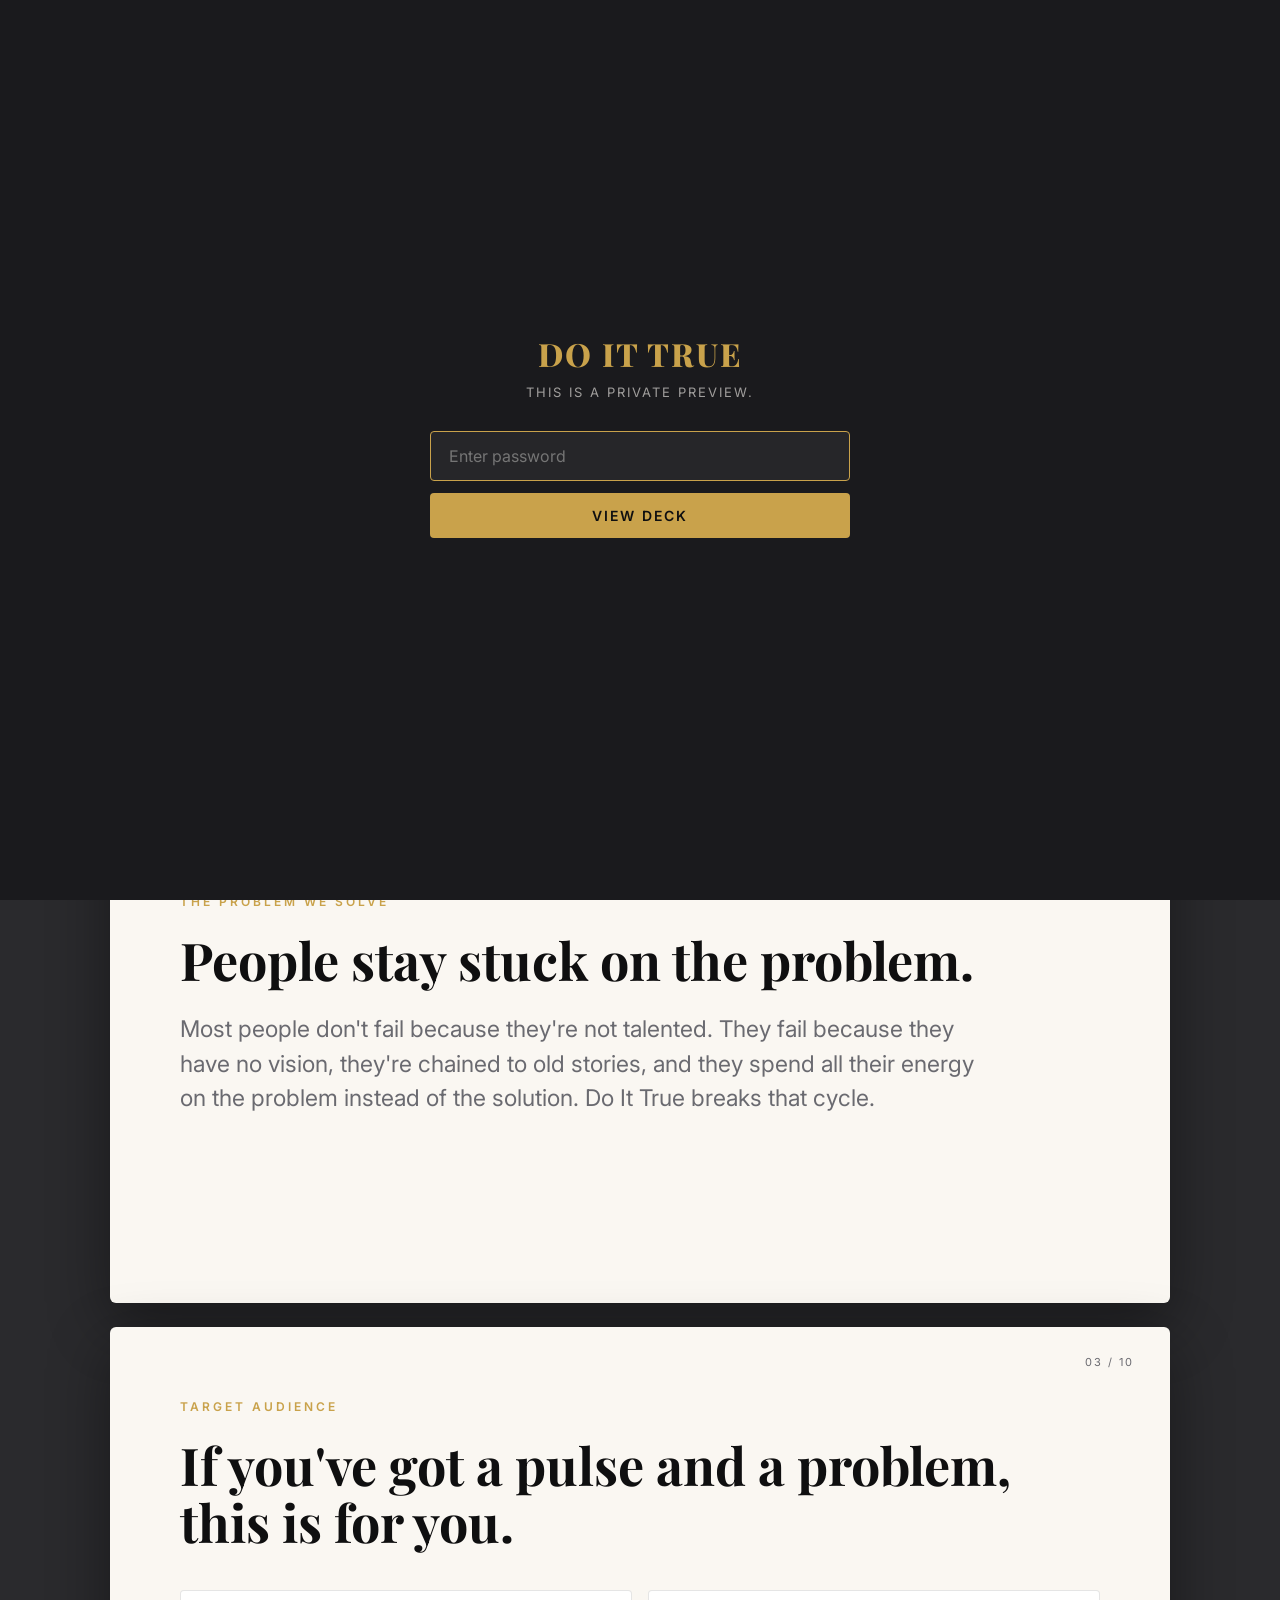
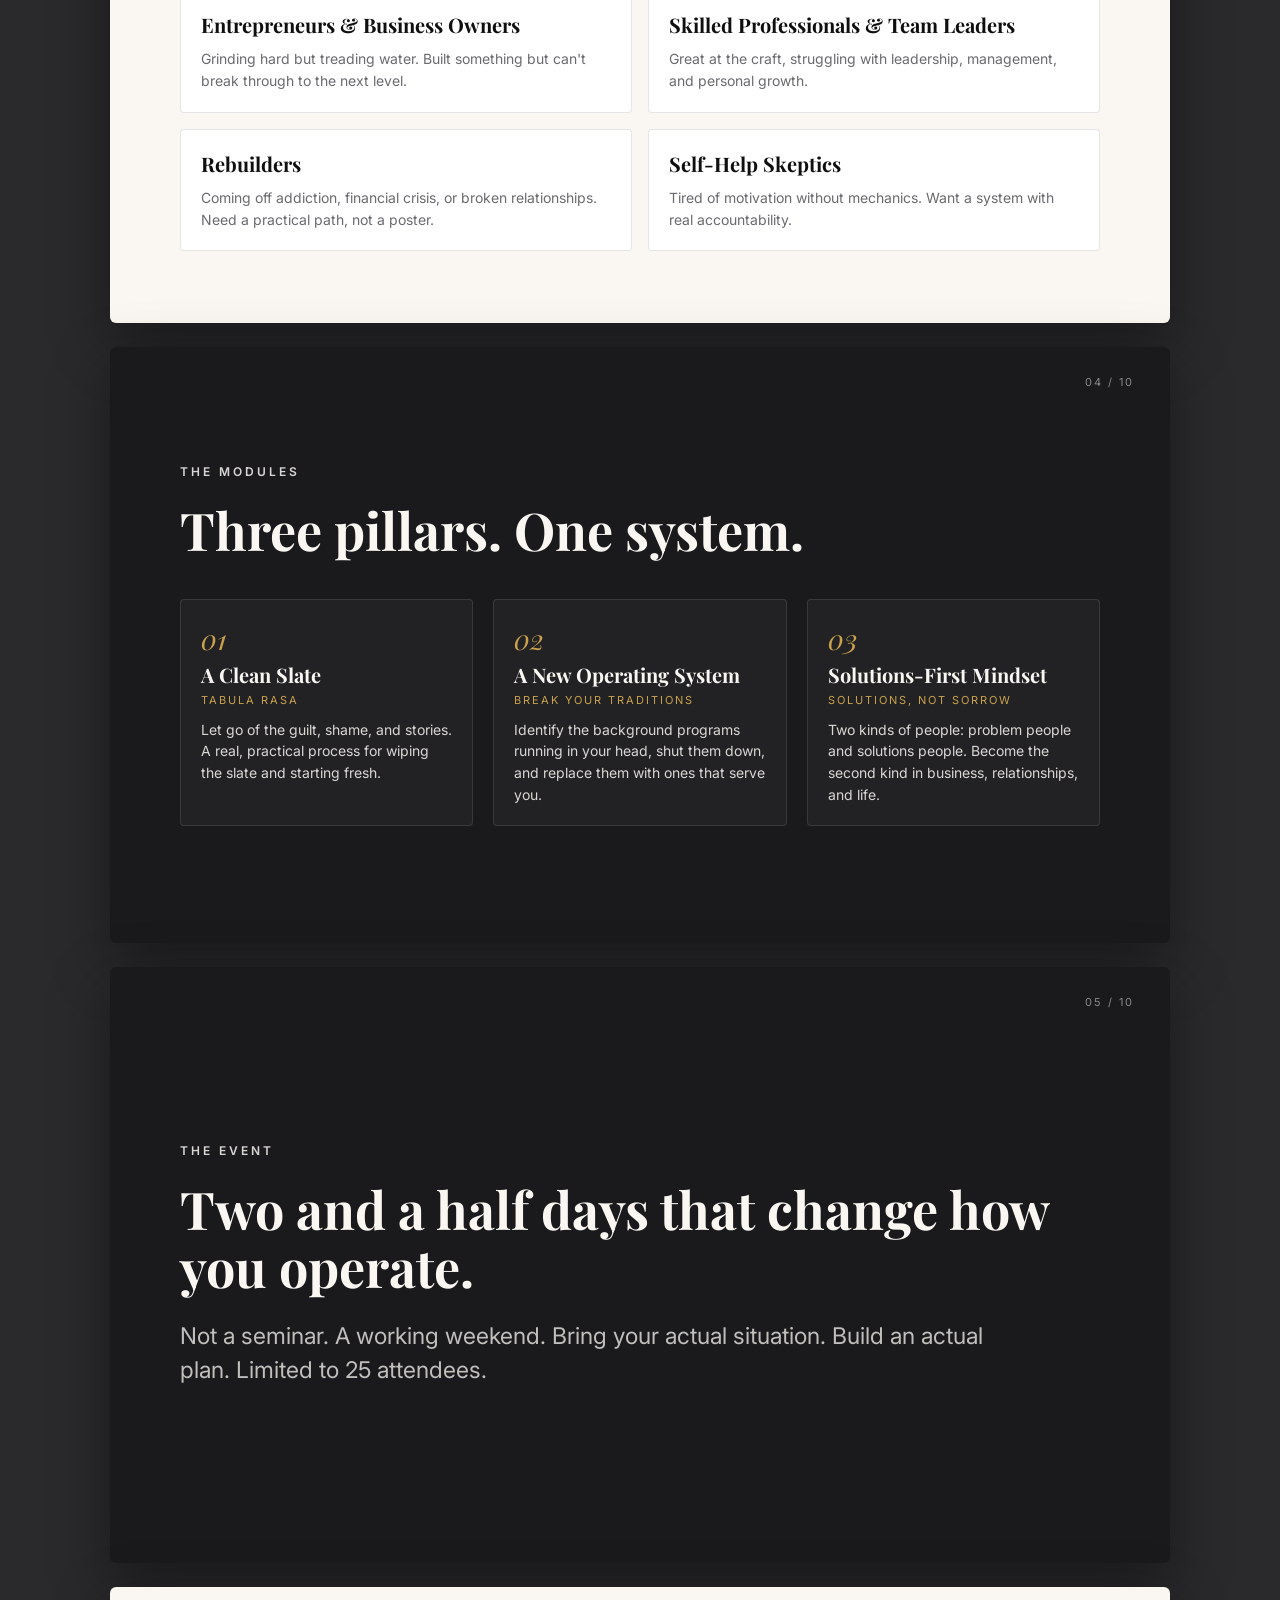
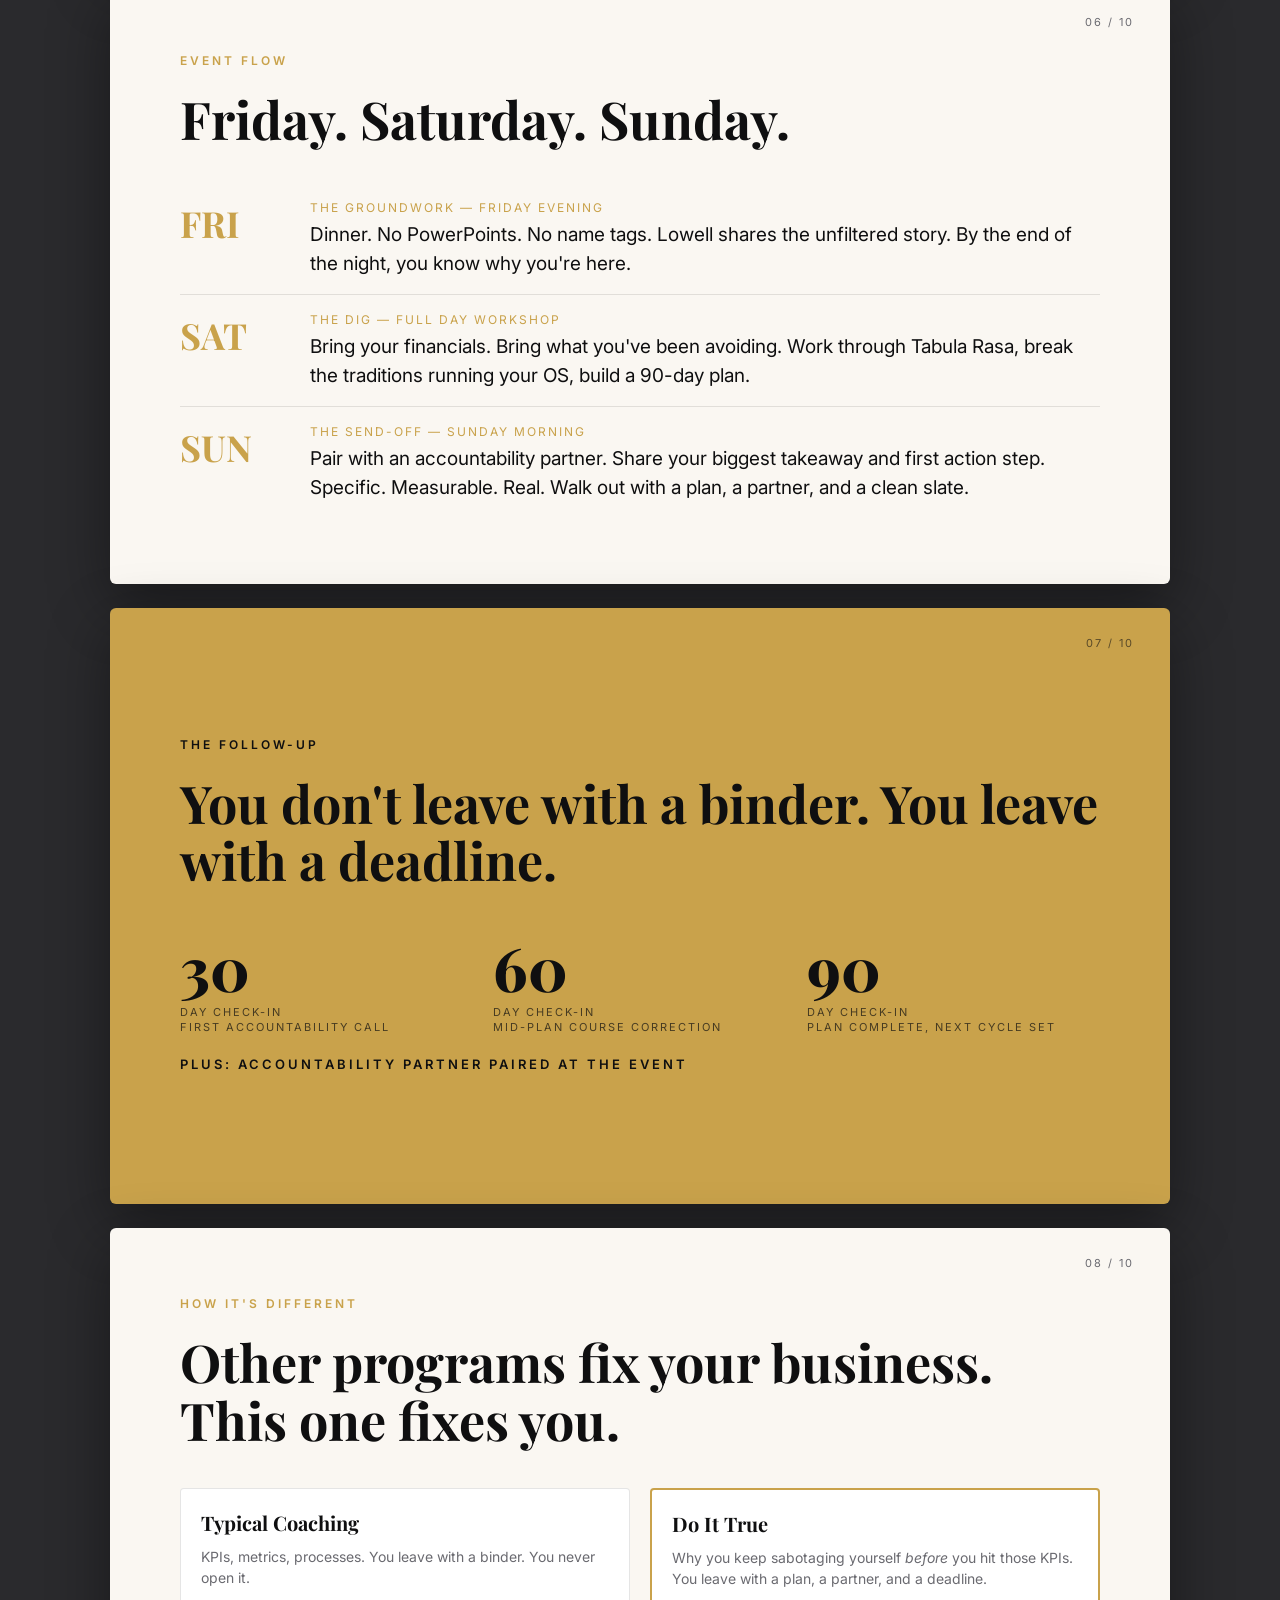
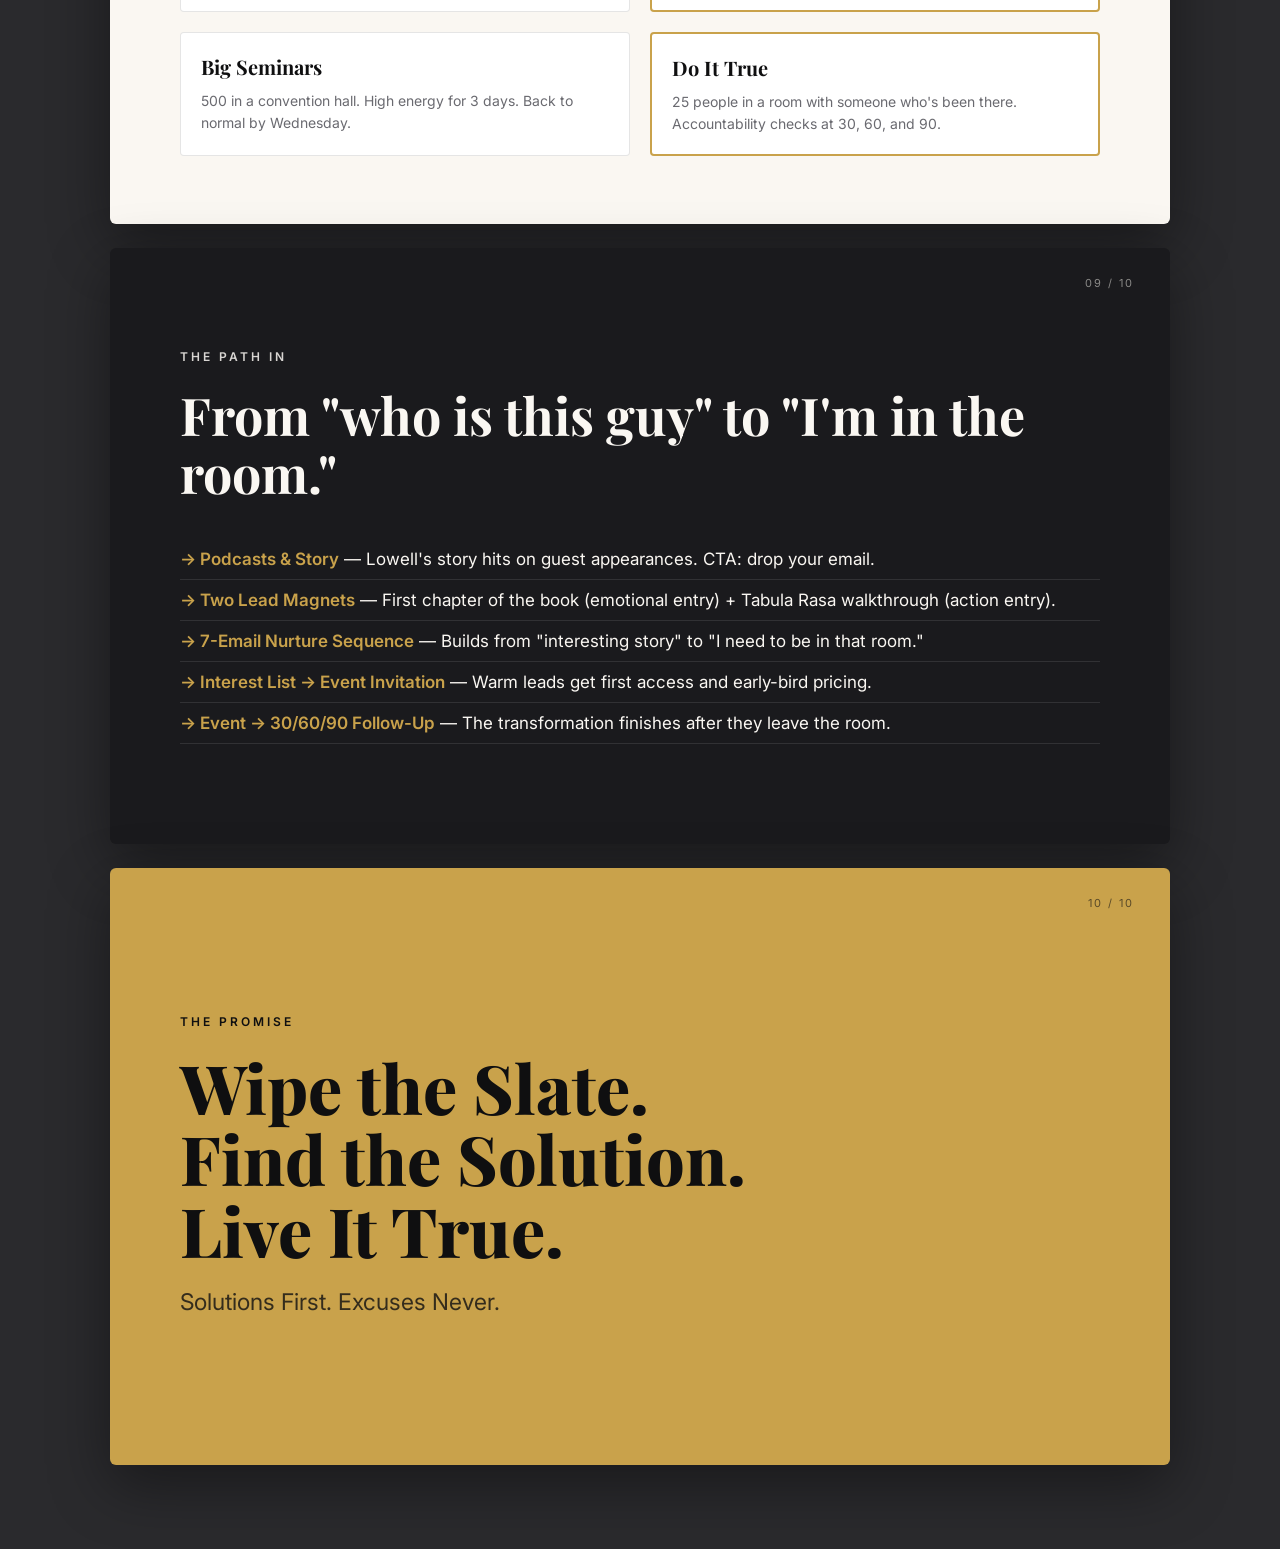
==== deck/index.html @ 6777132b "Add /deck private preview — DIT how-it-works slides with shared password gate and mobile layout" ====
<!DOCTYPE html>
<html lang="en">
<head>
<meta charset="UTF-8">
<meta name="viewport" content="width=device-width, initial-scale=1.0">
<title>Do It True — How It Works</title>
<meta name="description" content="Do It True: how the movement works. Target audience, the event, the follow-up, and the modules.">
<link rel="preconnect" href="https://fonts.googleapis.com">
<link rel="preconnect" href="https://fonts.gstatic.com" crossorigin>
<link href="https://fonts.googleapis.com/css2?family=Inter:wght@400;500;600;700&family=Playfair+Display:ital,wght@0,700;0,800;1,700&display=swap" rel="stylesheet">
<style>
  :root {
    --ink: #0f0f10;
    --paper: #faf7f2;
    --dark: #1a1a1d;
    --accent: #c9a24b;
    --muted: #6a6a70;
    --line: rgba(0,0,0,.1);
  }
  * { box-sizing: border-box; margin: 0; padding: 0; }
  html, body { background: #2a2a2d; color: var(--ink); font-family: 'Inter', system-ui, sans-serif; -webkit-font-smoothing: antialiased; }
  body.locked { overflow: hidden; }

  .deck-header {
    text-align: center;
    padding: 40px 20px 10px;
    color: rgba(250,247,242,.7);
    font-size: 13px;
    letter-spacing: 3px;
    text-transform: uppercase;
  }
  .deck-header a { color: var(--accent); text-decoration: none; }

  .deck { max-width: 1100px; margin: 0 auto; padding: 20px 20px 60px; }

  .slide {
    background: var(--paper);
    aspect-ratio: 16 / 9;
    margin-bottom: 24px;
    padding: 60px 70px;
    box-shadow: 0 20px 60px rgba(0,0,0,.4);
    display: flex;
    flex-direction: column;
    justify-content: center;
    position: relative;
    overflow: hidden;
    border-radius: 6px;
  }
  .slide.dark { background: var(--dark); color: var(--paper); }
  .slide.accent { background: var(--accent); color: var(--ink); }

  .num {
    position: absolute;
    top: 28px;
    right: 36px;
    font-size: 11px;
    letter-spacing: 2px;
    color: var(--muted);
    text-transform: uppercase;
  }
  .dark .num { color: rgba(250,247,242,.5); }
  .accent .num { color: rgba(15,15,16,.6); }

  .label {
    font-size: 12px;
    letter-spacing: 3px;
    text-transform: uppercase;
    color: var(--accent);
    margin-bottom: 20px;
    font-weight: 600;
  }
  h1 {
    font-family: 'Playfair Display', serif;
    font-size: clamp(40px, 6vw, 80px);
    line-height: 1.05;
    font-weight: 800;
    margin-bottom: 20px;
  }
  h2 {
    font-family: 'Playfair Display', serif;
    font-size: clamp(30px, 4.5vw, 52px);
    line-height: 1.1;
    font-weight: 700;
    margin-bottom: 24px;
  }
  h3 {
    font-family: 'Playfair Display', serif;
    font-size: 24px;
    font-weight: 700;
    margin-bottom: 10px;
  }
  p { font-size: clamp(15px, 1.6vw, 19px); line-height: 1.5; color: var(--ink); }
  .dark p { color: rgba(250,247,242,.85); }
  .lede { font-size: clamp(17px, 1.9vw, 23px); line-height: 1.5; max-width: 820px; color: var(--muted); }
  .dark .lede { color: rgba(250,247,242,.75); }

  .grid-3 { display: grid; grid-template-columns: repeat(3, 1fr); gap: 20px; margin-top: 16px; }
  .grid-2 { display: grid; grid-template-columns: repeat(2, 1fr); gap: 20px; margin-top: 16px; }
  .grid-4 { display: grid; grid-template-columns: repeat(2, 1fr); gap: 16px; margin-top: 16px; }

  .card {
    background: rgba(255,255,255,.04);
    border: 1px solid rgba(255,255,255,.1);
    padding: 20px;
    border-radius: 4px;
  }
  .paper-card {
    background: #fff;
    border: 1px solid var(--line);
    padding: 20px;
    border-radius: 4px;
  }
  .card-num {
    font-family: 'Playfair Display', serif;
    font-size: 28px;
    font-style: italic;
    color: var(--accent);
    margin-bottom: 4px;
  }
  .card h3 { font-size: 20px; margin-bottom: 4px; }
  .card .sub { font-size: 11px; letter-spacing: 2px; text-transform: uppercase; color: var(--accent); margin-bottom: 10px; }
  .card p { font-size: 14px; line-height: 1.55; }
  .paper-card h3 { font-size: 20px; }
  .paper-card p { font-size: 14px; line-height: 1.55; color: var(--muted); }

  .hero-quote { font-family: 'Playfair Display', serif; font-style: italic; font-size: clamp(16px, 1.8vw, 22px); margin-top: 24px; color: var(--muted); }
  .dark .hero-quote { color: rgba(250,247,242,.6); }

  .timeline-row { display: grid; grid-template-columns: 110px 1fr; gap: 20px; padding: 16px 0; border-top: 1px solid var(--line); }
  .timeline-row:first-of-type { border-top: none; }
  .day { font-family: 'Playfair Display', serif; font-size: 36px; color: var(--accent); font-weight: 700; }
  .time { font-size: 12px; letter-spacing: 2px; text-transform: uppercase; color: var(--accent); margin-bottom: 4px; }

  .kicker { font-size: 13px; letter-spacing: 3px; text-transform: uppercase; color: var(--accent); margin-top: 20px; font-weight: 600; }

  .bullets { margin-top: 14px; }
  .bullets li { list-style: none; padding: 10px 0; border-bottom: 1px solid var(--line); font-size: clamp(14px, 1.5vw, 17px); }
  .dark .bullets li { border-bottom: 1px solid rgba(255,255,255,.1); }
  .bullets li::before { content: "→ "; color: var(--accent); font-weight: 600; }

  .stat-row { display: grid; grid-template-columns: repeat(3,1fr); gap: 20px; margin-top: 24px; }
  .stat-num { font-family: 'Playfair Display', serif; font-size: clamp(40px, 5vw, 60px); font-weight: 800; color: var(--accent); line-height: 1; }
  .stat-label { font-size: 11px; letter-spacing: 2px; text-transform: uppercase; color: var(--muted); margin-top: 8px; line-height: 1.4; }
  .dark .stat-label { color: rgba(250,247,242,.6); }
  .accent .stat-num { color: var(--ink); }
  .accent .stat-label { color: rgba(15,15,16,.7); }

  strong { color: var(--accent); font-weight: 600; }

  /* Mobile */
  @media (max-width: 768px) {
    .deck { padding: 10px 12px 40px; }
    .slide {
      aspect-ratio: auto;
      padding: 40px 26px;
      margin-bottom: 16px;
    }
    .num { top: 16px; right: 20px; }
    .grid-3, .grid-2, .grid-4 { grid-template-columns: 1fr; gap: 14px; }
    .stat-row { grid-template-columns: 1fr; gap: 18px; text-align: left; }
    .timeline-row { grid-template-columns: 70px 1fr; gap: 14px; }
    .day { font-size: 28px; }
    .label { margin-bottom: 14px; }
    h1 { font-size: 44px; }
    h2 { font-size: 32px; margin-bottom: 16px; }
    .lede { font-size: 17px; }
    .deck-header { padding: 24px 20px 4px; font-size: 11px; }
  }

  /* Print */
  @media print {
    html, body { background: #fff; }
    .deck-header, .gate { display: none !important; }
    .deck { max-width: none; padding: 0; margin: 0; }
    .slide { margin: 0; box-shadow: none; border-radius: 0; page-break-after: always; width: 100vw; height: 100vh; aspect-ratio: auto; }
  }

  /* Password gate */
  .gate {
    position: fixed;
    inset: 0;
    background: var(--dark);
    color: var(--paper);
    display: flex;
    align-items: center;
    justify-content: center;
    z-index: 1000;
    padding: 24px;
  }
  .gate.unlocked { display: none; }
  .gate-inner { max-width: 420px; width: 100%; text-align: center; }
  .gate-logo { font-family: 'Playfair Display', serif; font-size: 32px; font-weight: 800; letter-spacing: 2px; color: var(--accent); display: block; margin-bottom: 8px; }
  .gate-label { font-size: 13px; letter-spacing: 2px; text-transform: uppercase; color: rgba(250,247,242,.6); margin-bottom: 28px; }
  .gate-form { display: flex; flex-direction: column; gap: 12px; }
  .gate-form input {
    width: 100%;
    padding: 14px 18px;
    background: rgba(255,255,255,.05);
    border: 1px solid rgba(255,255,255,.15);
    color: var(--paper);
    font-size: 16px;
    border-radius: 4px;
    outline: none;
    font-family: inherit;
  }
  .gate-form input:focus { border-color: var(--accent); }
  .gate-form button {
    padding: 14px 20px;
    background: var(--accent);
    color: var(--ink);
    border: none;
    font-size: 14px;
    font-weight: 600;
    letter-spacing: 2px;
    text-transform: uppercase;
    border-radius: 4px;
    cursor: pointer;
    font-family: inherit;
  }
  .gate-error { color: #e57373; font-size: 13px; margin-top: 12px; min-height: 18px; }
</style>
</head>
<body class="locked">

<!-- Password Gate -->
<div class="gate" id="gate">
  <div class="gate-inner">
    <span class="gate-logo">DO IT TRUE</span>
    <p class="gate-label">This is a private preview.</p>
    <form id="gateForm" class="gate-form">
      <input type="password" id="gateInput" placeholder="Enter password" autocomplete="off" autofocus>
      <button type="submit">View Deck</button>
    </form>
    <p class="gate-error" id="gateError"></p>
  </div>
</div>

<div class="deck-header">
  Do It True &middot; How It Works &middot; <a href="/">Back to Site</a>
</div>

<div class="deck">

  <section class="slide dark">
    <span class="num">01 / 10</span>
    <p class="label">A Solutions-First Movement</p>
    <h1>Do It True.</h1>
    <p class="lede">How the movement works. Target audience, the event, the follow-up, and the modules that do the work.</p>
    <p class="hero-quote">"Don't spend time on your problems. Spend time on your solutions."</p>
  </section>

  <section class="slide">
    <span class="num">02 / 10</span>
    <p class="label">The Problem We Solve</p>
    <h2>People stay stuck on the problem.</h2>
    <p class="lede">Most people don't fail because they're not talented. They fail because they have no vision, they're chained to old stories, and they spend all their energy on the problem instead of the solution. Do It True breaks that cycle.</p>
  </section>

  <section class="slide">
    <span class="num">03 / 10</span>
    <p class="label">Target Audience</p>
    <h2>If you've got a pulse and a problem, this is for you.</h2>
    <div class="grid-4">
      <div class="paper-card">
        <h3>Entrepreneurs & Business Owners</h3>
        <p>Grinding hard but treading water. Built something but can't break through to the next level.</p>
      </div>
      <div class="paper-card">
        <h3>Skilled Professionals & Team Leaders</h3>
        <p>Great at the craft, struggling with leadership, management, and personal growth.</p>
      </div>
      <div class="paper-card">
        <h3>Rebuilders</h3>
        <p>Coming off addiction, financial crisis, or broken relationships. Need a practical path, not a poster.</p>
      </div>
      <div class="paper-card">
        <h3>Self-Help Skeptics</h3>
        <p>Tired of motivation without mechanics. Want a system with real accountability.</p>
      </div>
    </div>
  </section>

  <section class="slide dark">
    <span class="num">04 / 10</span>
    <p class="label">The Modules</p>
    <h2>Three pillars. One system.</h2>
    <div class="grid-3">
      <div class="card">
        <div class="card-num">01</div>
        <h3>A Clean Slate</h3>
        <p class="sub">Tabula Rasa</p>
        <p>Let go of the guilt, shame, and stories. A real, practical process for wiping the slate and starting fresh.</p>
      </div>
      <div class="card">
        <div class="card-num">02</div>
        <h3>A New Operating System</h3>
        <p class="sub">Break Your Traditions</p>
        <p>Identify the background programs running in your head, shut them down, and replace them with ones that serve you.</p>
      </div>
      <div class="card">
        <div class="card-num">03</div>
        <h3>Solutions-First Mindset</h3>
        <p class="sub">Solutions, Not Sorrow</p>
        <p>Two kinds of people: problem people and solutions people. Become the second kind in business, relationships, and life.</p>
      </div>
    </div>
  </section>

  <section class="slide dark">
    <span class="num">05 / 10</span>
    <p class="label">The Event</p>
    <h2>Two and a half days that change how you operate.</h2>
    <p class="lede">Not a seminar. A working weekend. Bring your actual situation. Build an actual plan. Limited to 25 attendees.</p>
  </section>

  <section class="slide">
    <span class="num">06 / 10</span>
    <p class="label">Event Flow</p>
    <h2>Friday. Saturday. Sunday.</h2>
    <div style="margin-top:12px;">
      <div class="timeline-row">
        <div class="day">FRI</div>
        <div>
          <p class="time">The Groundwork — Friday Evening</p>
          <p>Dinner. No PowerPoints. No name tags. Lowell shares the unfiltered story. By the end of the night, you know why you're here.</p>
        </div>
      </div>
      <div class="timeline-row">
        <div class="day">SAT</div>
        <div>
          <p class="time">The Dig — Full Day Workshop</p>
          <p>Bring your financials. Bring what you've been avoiding. Work through Tabula Rasa, break the traditions running your OS, build a 90-day plan.</p>
        </div>
      </div>
      <div class="timeline-row">
        <div class="day">SUN</div>
        <div>
          <p class="time">The Send-Off — Sunday Morning</p>
          <p>Pair with an accountability partner. Share your biggest takeaway and first action step. Specific. Measurable. Real. Walk out with a plan, a partner, and a clean slate.</p>
        </div>
      </div>
    </div>
  </section>

  <section class="slide accent">
    <span class="num">07 / 10</span>
    <p class="label" style="color:var(--ink);">The Follow-Up</p>
    <h2>You don't leave with a binder. You leave with a deadline.</h2>
    <div class="stat-row">
      <div>
        <div class="stat-num">30</div>
        <div class="stat-label">Day Check-In<br>First accountability call</div>
      </div>
      <div>
        <div class="stat-num">60</div>
        <div class="stat-label">Day Check-In<br>Mid-plan course correction</div>
      </div>
      <div>
        <div class="stat-num">90</div>
        <div class="stat-label">Day Check-In<br>Plan complete, next cycle set</div>
      </div>
    </div>
    <p class="kicker" style="color:var(--ink);">Plus: accountability partner paired at the event</p>
  </section>

  <section class="slide">
    <span class="num">08 / 10</span>
    <p class="label">How It's Different</p>
    <h2>Other programs fix your business. This one fixes you.</h2>
    <div class="grid-2">
      <div class="paper-card">
        <h3>Typical Coaching</h3>
        <p>KPIs, metrics, processes. You leave with a binder. You never open it.</p>
      </div>
      <div class="paper-card" style="border-color:var(--accent); border-width:2px;">
        <h3>Do It True</h3>
        <p>Why you keep sabotaging yourself <em>before</em> you hit those KPIs. You leave with a plan, a partner, and a deadline.</p>
      </div>
      <div class="paper-card">
        <h3>Big Seminars</h3>
        <p>500 in a convention hall. High energy for 3 days. Back to normal by Wednesday.</p>
      </div>
      <div class="paper-card" style="border-color:var(--accent); border-width:2px;">
        <h3>Do It True</h3>
        <p>25 people in a room with someone who's been there. Accountability checks at 30, 60, and 90.</p>
      </div>
    </div>
  </section>

  <section class="slide dark">
    <span class="num">09 / 10</span>
    <p class="label">The Path In</p>
    <h2>From "who is this guy" to "I'm in the room."</h2>
    <ul class="bullets">
      <li><strong>Podcasts & Story</strong> — Lowell's story hits on guest appearances. CTA: drop your email.</li>
      <li><strong>Two Lead Magnets</strong> — First chapter of the book (emotional entry) + Tabula Rasa walkthrough (action entry).</li>
      <li><strong>7-Email Nurture Sequence</strong> — Builds from "interesting story" to "I need to be in that room."</li>
      <li><strong>Interest List → Event Invitation</strong> — Warm leads get first access and early-bird pricing.</li>
      <li><strong>Event → 30/60/90 Follow-Up</strong> — The transformation finishes after they leave the room.</li>
    </ul>
  </section>

  <section class="slide accent">
    <span class="num">10 / 10</span>
    <p class="label" style="color:var(--ink);">The Promise</p>
    <h1 style="font-size:clamp(36px,5.5vw,68px);">Wipe the Slate.<br>Find the Solution.<br>Live It True.</h1>
    <p class="lede" style="color:rgba(15,15,16,.8);">Solutions First. Excuses Never.</p>
  </section>

</div>

<script>
  const gate = document.getElementById('gate');
  const form = document.getElementById('gateForm');
  const input = document.getElementById('gateInput');
  const error = document.getElementById('gateError');

  if (sessionStorage.getItem('dit-unlocked') === '1') {
    gate.classList.add('unlocked');
    document.body.classList.remove('locked');
  }

  form.addEventListener('submit', e => {
    e.preventDefault();
    if (input.value === 'solutions2026') {
      sessionStorage.setItem('dit-unlocked', '1');
      gate.classList.add('unlocked');
      document.body.classList.remove('locked');
    } else {
      error.textContent = 'Incorrect password. Try again.';
      input.value = '';
      input.focus();
    }
  });
</script>
</body>
</html>
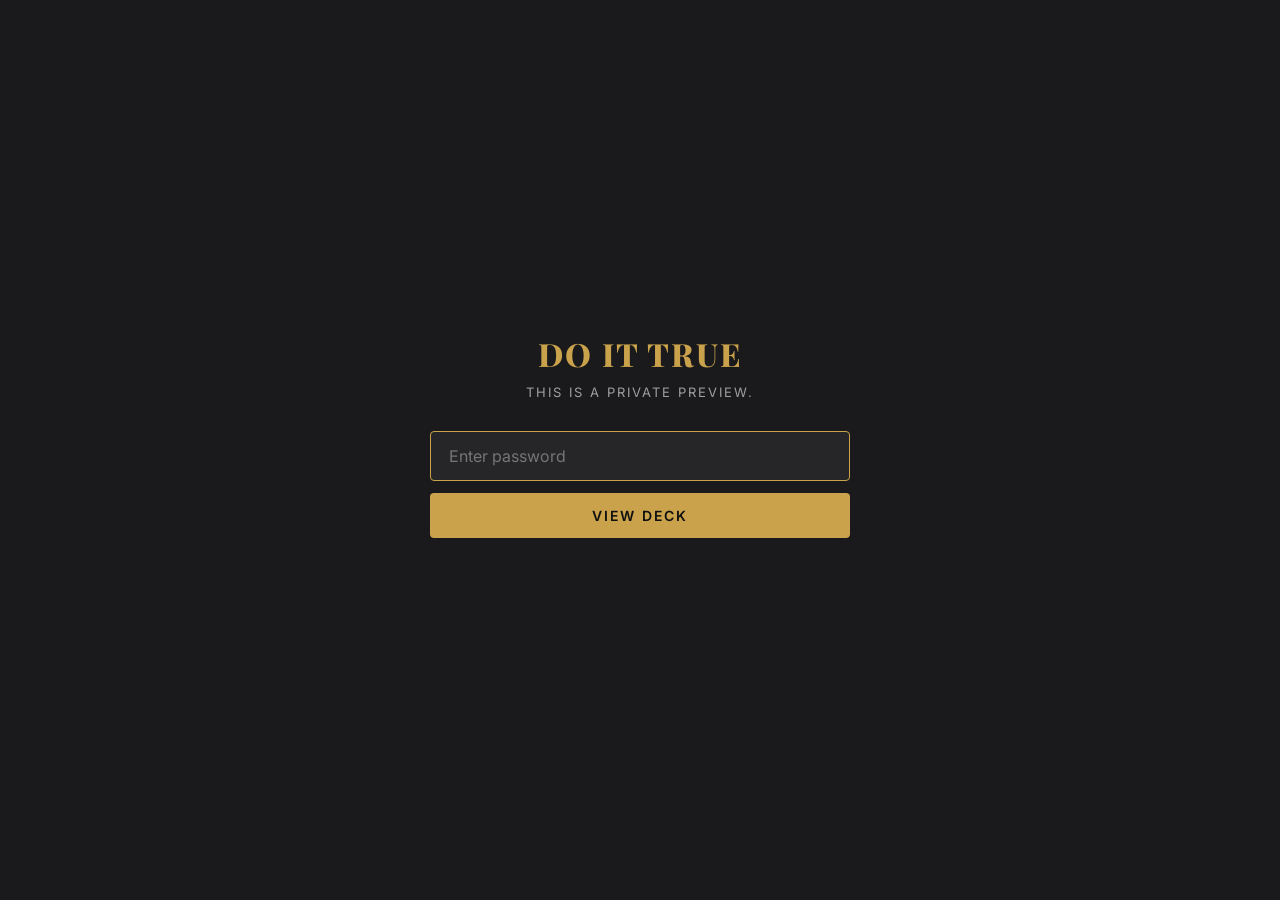
==== commit e0cde8a4: "Convert deck to single-slide carousel with arrows, dots, keyboard and swipe nav" ====
--- a/deck/index.html
+++ b/deck/index.html
@@ -18,41 +18,78 @@
     --line: rgba(0,0,0,.1);
   }
   * { box-sizing: border-box; margin: 0; padding: 0; }
-  html, body { background: #2a2a2d; color: var(--ink); font-family: 'Inter', system-ui, sans-serif; -webkit-font-smoothing: antialiased; }
+  html, body { background: #1a1a1d; color: var(--ink); font-family: 'Inter', system-ui, sans-serif; -webkit-font-smoothing: antialiased; height: 100%; overflow: hidden; }
   body.locked { overflow: hidden; }
 
-  .deck-header {
-    text-align: center;
-    padding: 40px 20px 10px;
+  /* Top bar */
+  .topbar {
+    position: fixed;
+    top: 0;
+    left: 0;
+    right: 0;
+    padding: 16px 20px;
+    display: flex;
+    align-items: center;
+    justify-content: space-between;
     color: rgba(250,247,242,.7);
-    font-size: 13px;
-    letter-spacing: 3px;
+    font-size: 11px;
+    letter-spacing: 2px;
     text-transform: uppercase;
-  }
-  .deck-header a { color: var(--accent); text-decoration: none; }
-
-  .deck { max-width: 1100px; margin: 0 auto; padding: 20px 20px 60px; }
+    z-index: 50;
+    pointer-events: none;
+  }
+  .topbar a { color: var(--accent); text-decoration: none; pointer-events: auto; }
+  .counter { color: rgba(250,247,242,.6); font-variant-numeric: tabular-nums; }
+
+  /* Deck viewport */
+  .deck {
+    position: fixed;
+    inset: 0;
+    display: flex;
+    align-items: center;
+    justify-content: center;
+    padding: 60px 80px;
+  }
+
+  .slide-wrap {
+    width: 100%;
+    max-width: 1100px;
+    aspect-ratio: 16 / 9;
+    position: relative;
+  }
 
   .slide {
+    position: absolute;
+    inset: 0;
     background: var(--paper);
-    aspect-ratio: 16 / 9;
-    margin-bottom: 24px;
     padding: 60px 70px;
     box-shadow: 0 20px 60px rgba(0,0,0,.4);
     display: flex;
     flex-direction: column;
     justify-content: center;
-    position: relative;
     overflow: hidden;
     border-radius: 6px;
+    opacity: 0;
+    transform: translateX(40px);
+    transition: opacity .35s ease, transform .35s ease;
+    pointer-events: none;
+  }
+  .slide.active {
+    opacity: 1;
+    transform: translateX(0);
+    pointer-events: auto;
+  }
+  .slide.exit-left {
+    opacity: 0;
+    transform: translateX(-40px);
   }
   .slide.dark { background: var(--dark); color: var(--paper); }
   .slide.accent { background: var(--accent); color: var(--ink); }
 
   .num {
     position: absolute;
-    top: 28px;
-    right: 36px;
+    top: 24px;
+    right: 32px;
     font-size: 11px;
     letter-spacing: 2px;
     color: var(--muted);
@@ -66,156 +103,161 @@
     letter-spacing: 3px;
     text-transform: uppercase;
     color: var(--accent);
-    margin-bottom: 20px;
+    margin-bottom: 18px;
     font-weight: 600;
   }
   h1 {
     font-family: 'Playfair Display', serif;
-    font-size: clamp(40px, 6vw, 80px);
+    font-size: clamp(36px, 6vw, 76px);
     line-height: 1.05;
     font-weight: 800;
-    margin-bottom: 20px;
+    margin-bottom: 18px;
   }
   h2 {
     font-family: 'Playfair Display', serif;
-    font-size: clamp(30px, 4.5vw, 52px);
+    font-size: clamp(28px, 4.2vw, 48px);
     line-height: 1.1;
     font-weight: 700;
-    margin-bottom: 24px;
+    margin-bottom: 22px;
   }
   h3 {
     font-family: 'Playfair Display', serif;
-    font-size: 24px;
+    font-size: 22px;
     font-weight: 700;
-    margin-bottom: 10px;
-  }
-  p { font-size: clamp(15px, 1.6vw, 19px); line-height: 1.5; color: var(--ink); }
+    margin-bottom: 8px;
+  }
+  p { font-size: clamp(14px, 1.5vw, 18px); line-height: 1.5; color: var(--ink); }
   .dark p { color: rgba(250,247,242,.85); }
-  .lede { font-size: clamp(17px, 1.9vw, 23px); line-height: 1.5; max-width: 820px; color: var(--muted); }
+  .lede { font-size: clamp(16px, 1.8vw, 22px); line-height: 1.5; max-width: 820px; color: var(--muted); }
   .dark .lede { color: rgba(250,247,242,.75); }
 
-  .grid-3 { display: grid; grid-template-columns: repeat(3, 1fr); gap: 20px; margin-top: 16px; }
-  .grid-2 { display: grid; grid-template-columns: repeat(2, 1fr); gap: 20px; margin-top: 16px; }
-  .grid-4 { display: grid; grid-template-columns: repeat(2, 1fr); gap: 16px; margin-top: 16px; }
+  .grid-3 { display: grid; grid-template-columns: repeat(3, 1fr); gap: 18px; margin-top: 12px; }
+  .grid-2 { display: grid; grid-template-columns: repeat(2, 1fr); gap: 18px; margin-top: 12px; }
+  .grid-4 { display: grid; grid-template-columns: repeat(2, 1fr); gap: 14px; margin-top: 12px; }
 
   .card {
     background: rgba(255,255,255,.04);
     border: 1px solid rgba(255,255,255,.1);
-    padding: 20px;
+    padding: 18px;
     border-radius: 4px;
   }
   .paper-card {
     background: #fff;
     border: 1px solid var(--line);
-    padding: 20px;
+    padding: 18px;
     border-radius: 4px;
   }
-  .card-num {
-    font-family: 'Playfair Display', serif;
-    font-size: 28px;
-    font-style: italic;
-    color: var(--accent);
-    margin-bottom: 4px;
-  }
-  .card h3 { font-size: 20px; margin-bottom: 4px; }
-  .card .sub { font-size: 11px; letter-spacing: 2px; text-transform: uppercase; color: var(--accent); margin-bottom: 10px; }
-  .card p { font-size: 14px; line-height: 1.55; }
-  .paper-card h3 { font-size: 20px; }
-  .paper-card p { font-size: 14px; line-height: 1.55; color: var(--muted); }
-
-  .hero-quote { font-family: 'Playfair Display', serif; font-style: italic; font-size: clamp(16px, 1.8vw, 22px); margin-top: 24px; color: var(--muted); }
-  .dark .hero-quote { color: rgba(250,247,242,.6); }
-
-  .timeline-row { display: grid; grid-template-columns: 110px 1fr; gap: 20px; padding: 16px 0; border-top: 1px solid var(--line); }
+  .card-num { font-family: 'Playfair Display', serif; font-size: 26px; font-style: italic; color: var(--accent); margin-bottom: 2px; }
+  .card h3 { font-size: 19px; margin-bottom: 4px; }
+  .card .sub { font-size: 11px; letter-spacing: 2px; text-transform: uppercase; color: var(--accent); margin-bottom: 8px; }
+  .card p { font-size: 14px; line-height: 1.5; }
+  .paper-card h3 { font-size: 19px; }
+  .paper-card p { font-size: 14px; line-height: 1.5; color: var(--muted); }
+
+  .hero-quote { font-family: 'Playfair Display', serif; font-style: italic; font-size: clamp(15px, 1.7vw, 21px); margin-top: 20px; color: rgba(250,247,242,.6); }
+
+  .timeline-row { display: grid; grid-template-columns: 100px 1fr; gap: 18px; padding: 14px 0; border-top: 1px solid var(--line); }
   .timeline-row:first-of-type { border-top: none; }
-  .day { font-family: 'Playfair Display', serif; font-size: 36px; color: var(--accent); font-weight: 700; }
+  .day { font-family: 'Playfair Display', serif; font-size: 32px; color: var(--accent); font-weight: 700; }
   .time { font-size: 12px; letter-spacing: 2px; text-transform: uppercase; color: var(--accent); margin-bottom: 4px; }
 
-  .kicker { font-size: 13px; letter-spacing: 3px; text-transform: uppercase; color: var(--accent); margin-top: 20px; font-weight: 600; }
-
-  .bullets { margin-top: 14px; }
-  .bullets li { list-style: none; padding: 10px 0; border-bottom: 1px solid var(--line); font-size: clamp(14px, 1.5vw, 17px); }
-  .dark .bullets li { border-bottom: 1px solid rgba(255,255,255,.1); }
+  .kicker { font-size: 13px; letter-spacing: 3px; text-transform: uppercase; color: var(--accent); margin-top: 18px; font-weight: 600; }
+
+  .bullets { margin-top: 12px; }
+  .bullets li { list-style: none; padding: 9px 0; border-bottom: 1px solid rgba(255,255,255,.1); font-size: clamp(14px, 1.4vw, 17px); }
   .bullets li::before { content: "→ "; color: var(--accent); font-weight: 600; }
 
-  .stat-row { display: grid; grid-template-columns: repeat(3,1fr); gap: 20px; margin-top: 24px; }
-  .stat-num { font-family: 'Playfair Display', serif; font-size: clamp(40px, 5vw, 60px); font-weight: 800; color: var(--accent); line-height: 1; }
-  .stat-label { font-size: 11px; letter-spacing: 2px; text-transform: uppercase; color: var(--muted); margin-top: 8px; line-height: 1.4; }
-  .dark .stat-label { color: rgba(250,247,242,.6); }
-  .accent .stat-num { color: var(--ink); }
-  .accent .stat-label { color: rgba(15,15,16,.7); }
+  .stat-row { display: grid; grid-template-columns: repeat(3,1fr); gap: 20px; margin-top: 22px; }
+  .stat-num { font-family: 'Playfair Display', serif; font-size: clamp(38px, 5vw, 58px); font-weight: 800; color: var(--ink); line-height: 1; }
+  .stat-label { font-size: 11px; letter-spacing: 2px; text-transform: uppercase; color: rgba(15,15,16,.7); margin-top: 8px; line-height: 1.4; }
 
   strong { color: var(--accent); font-weight: 600; }
 
-  /* Mobile */
-  @media (max-width: 768px) {
-    .deck { padding: 10px 12px 40px; }
-    .slide {
-      aspect-ratio: auto;
-      padding: 40px 26px;
-      margin-bottom: 16px;
-    }
-    .num { top: 16px; right: 20px; }
-    .grid-3, .grid-2, .grid-4 { grid-template-columns: 1fr; gap: 14px; }
-    .stat-row { grid-template-columns: 1fr; gap: 18px; text-align: left; }
-    .timeline-row { grid-template-columns: 70px 1fr; gap: 14px; }
-    .day { font-size: 28px; }
-    .label { margin-bottom: 14px; }
-    h1 { font-size: 44px; }
-    h2 { font-size: 32px; margin-bottom: 16px; }
-    .lede { font-size: 17px; }
-    .deck-header { padding: 24px 20px 4px; font-size: 11px; }
-  }
-
-  /* Print */
-  @media print {
-    html, body { background: #fff; }
-    .deck-header, .gate { display: none !important; }
-    .deck { max-width: none; padding: 0; margin: 0; }
-    .slide { margin: 0; box-shadow: none; border-radius: 0; page-break-after: always; width: 100vw; height: 100vh; aspect-ratio: auto; }
-  }
-
-  /* Password gate */
-  .gate {
+  /* Nav arrows */
+  .nav-btn {
     position: fixed;
-    inset: 0;
-    background: var(--dark);
+    top: 50%;
+    transform: translateY(-50%);
+    width: 52px;
+    height: 52px;
+    border-radius: 50%;
+    background: rgba(250,247,242,.1);
+    border: 1px solid rgba(250,247,242,.2);
     color: var(--paper);
+    cursor: pointer;
     display: flex;
     align-items: center;
     justify-content: center;
-    z-index: 1000;
-    padding: 24px;
-  }
+    z-index: 40;
+    transition: background .2s, border-color .2s, opacity .2s;
+    font-size: 22px;
+    font-family: inherit;
+  }
+  .nav-btn:hover { background: rgba(250,247,242,.18); border-color: var(--accent); }
+  .nav-btn:disabled { opacity: .25; cursor: default; }
+  .nav-prev { left: 18px; }
+  .nav-next { right: 18px; }
+
+  /* Dots */
+  .dots {
+    position: fixed;
+    bottom: 20px;
+    left: 50%;
+    transform: translateX(-50%);
+    display: flex;
+    gap: 8px;
+    z-index: 40;
+  }
+  .dot {
+    width: 8px;
+    height: 8px;
+    border-radius: 50%;
+    background: rgba(250,247,242,.25);
+    border: none;
+    cursor: pointer;
+    padding: 0;
+    transition: background .2s, transform .2s;
+  }
+  .dot:hover { background: rgba(250,247,242,.5); }
+  .dot.active { background: var(--accent); transform: scale(1.3); }
+
+  /* Mobile */
+  @media (max-width: 768px) {
+    .deck { padding: 50px 14px 70px; }
+    .slide-wrap { aspect-ratio: auto; height: 100%; max-height: calc(100vh - 120px); }
+    .slide { padding: 36px 22px; overflow-y: auto; justify-content: flex-start; padding-top: 50px; }
+    .num { top: 14px; right: 18px; }
+    .grid-3, .grid-2, .grid-4 { grid-template-columns: 1fr; gap: 12px; }
+    .stat-row { grid-template-columns: 1fr; gap: 14px; }
+    .timeline-row { grid-template-columns: 60px 1fr; gap: 12px; }
+    .day { font-size: 26px; }
+    h1 { font-size: 38px; }
+    h2 { font-size: 28px; margin-bottom: 14px; }
+    .lede { font-size: 16px; }
+    .nav-btn { width: 42px; height: 42px; font-size: 18px; }
+    .nav-prev { left: 8px; }
+    .nav-next { right: 8px; }
+    .topbar { padding: 12px 14px; font-size: 10px; }
+  }
+
+  /* Password gate */
+  .gate { position: fixed; inset: 0; background: var(--dark); color: var(--paper); display: flex; align-items: center; justify-content: center; z-index: 1000; padding: 24px; }
   .gate.unlocked { display: none; }
   .gate-inner { max-width: 420px; width: 100%; text-align: center; }
   .gate-logo { font-family: 'Playfair Display', serif; font-size: 32px; font-weight: 800; letter-spacing: 2px; color: var(--accent); display: block; margin-bottom: 8px; }
   .gate-label { font-size: 13px; letter-spacing: 2px; text-transform: uppercase; color: rgba(250,247,242,.6); margin-bottom: 28px; }
   .gate-form { display: flex; flex-direction: column; gap: 12px; }
   .gate-form input {
-    width: 100%;
-    padding: 14px 18px;
+    width: 100%; padding: 14px 18px;
     background: rgba(255,255,255,.05);
     border: 1px solid rgba(255,255,255,.15);
-    color: var(--paper);
-    font-size: 16px;
-    border-radius: 4px;
-    outline: none;
-    font-family: inherit;
+    color: var(--paper); font-size: 16px; border-radius: 4px; outline: none; font-family: inherit;
   }
   .gate-form input:focus { border-color: var(--accent); }
   .gate-form button {
-    padding: 14px 20px;
-    background: var(--accent);
-    color: var(--ink);
-    border: none;
-    font-size: 14px;
-    font-weight: 600;
-    letter-spacing: 2px;
-    text-transform: uppercase;
-    border-radius: 4px;
-    cursor: pointer;
-    font-family: inherit;
+    padding: 14px 20px; background: var(--accent); color: var(--ink);
+    border: none; font-size: 14px; font-weight: 600; letter-spacing: 2px;
+    text-transform: uppercase; border-radius: 4px; cursor: pointer; font-family: inherit;
   }
   .gate-error { color: #e57373; font-size: 13px; margin-top: 12px; min-height: 18px; }
 </style>
@@ -235,191 +277,133 @@
   </div>
 </div>
 
-<div class="deck-header">
-  Do It True &middot; How It Works &middot; <a href="/">Back to Site</a>
+<div class="topbar">
+  <a href="/">← Back to Site</a>
+  <span class="counter" id="counter">1 / 10</span>
 </div>
 
 <div class="deck">
-
-  <section class="slide dark">
-    <span class="num">01 / 10</span>
-    <p class="label">A Solutions-First Movement</p>
-    <h1>Do It True.</h1>
-    <p class="lede">How the movement works. Target audience, the event, the follow-up, and the modules that do the work.</p>
-    <p class="hero-quote">"Don't spend time on your problems. Spend time on your solutions."</p>
-  </section>
-
-  <section class="slide">
-    <span class="num">02 / 10</span>
-    <p class="label">The Problem We Solve</p>
-    <h2>People stay stuck on the problem.</h2>
-    <p class="lede">Most people don't fail because they're not talented. They fail because they have no vision, they're chained to old stories, and they spend all their energy on the problem instead of the solution. Do It True breaks that cycle.</p>
-  </section>
-
-  <section class="slide">
-    <span class="num">03 / 10</span>
-    <p class="label">Target Audience</p>
-    <h2>If you've got a pulse and a problem, this is for you.</h2>
-    <div class="grid-4">
-      <div class="paper-card">
-        <h3>Entrepreneurs & Business Owners</h3>
-        <p>Grinding hard but treading water. Built something but can't break through to the next level.</p>
+  <div class="slide-wrap" id="slideWrap">
+
+    <section class="slide dark active">
+      <span class="num">01 / 10</span>
+      <p class="label">A Solutions-First Movement</p>
+      <h1>Do It True.</h1>
+      <p class="lede">How the movement works. Target audience, the event, the follow-up, and the modules that do the work.</p>
+      <p class="hero-quote">"Don't spend time on your problems. Spend time on your solutions."</p>
+    </section>
+
+    <section class="slide">
+      <span class="num">02 / 10</span>
+      <p class="label">The Problem We Solve</p>
+      <h2>People stay stuck on the problem.</h2>
+      <p class="lede">Most people don't fail because they're not talented. They fail because they have no vision, they're chained to old stories, and they spend all their energy on the problem instead of the solution. Do It True breaks that cycle.</p>
+    </section>
+
+    <section class="slide">
+      <span class="num">03 / 10</span>
+      <p class="label">Target Audience</p>
+      <h2>If you've got a pulse and a problem, this is for you.</h2>
+      <div class="grid-4">
+        <div class="paper-card"><h3>Entrepreneurs & Business Owners</h3><p>Grinding hard but treading water. Built something but can't break through to the next level.</p></div>
+        <div class="paper-card"><h3>Skilled Professionals & Team Leaders</h3><p>Great at the craft, struggling with leadership, management, and personal growth.</p></div>
+        <div class="paper-card"><h3>Rebuilders</h3><p>Coming off addiction, financial crisis, or broken relationships. Need a practical path, not a poster.</p></div>
+        <div class="paper-card"><h3>Self-Help Skeptics</h3><p>Tired of motivation without mechanics. Want a system with real accountability.</p></div>
       </div>
-      <div class="paper-card">
-        <h3>Skilled Professionals & Team Leaders</h3>
-        <p>Great at the craft, struggling with leadership, management, and personal growth.</p>
+    </section>
+
+    <section class="slide dark">
+      <span class="num">04 / 10</span>
+      <p class="label">The Modules</p>
+      <h2>Three pillars. One system.</h2>
+      <div class="grid-3">
+        <div class="card"><div class="card-num">01</div><h3>A Clean Slate</h3><p class="sub">Tabula Rasa</p><p>Let go of the guilt, shame, and stories. A real, practical process for wiping the slate and starting fresh.</p></div>
+        <div class="card"><div class="card-num">02</div><h3>A New Operating System</h3><p class="sub">Break Your Traditions</p><p>Identify the background programs running in your head, shut them down, and replace them with ones that serve you.</p></div>
+        <div class="card"><div class="card-num">03</div><h3>Solutions-First Mindset</h3><p class="sub">Solutions, Not Sorrow</p><p>Two kinds of people: problem people and solutions people. Become the second kind in business, relationships, and life.</p></div>
       </div>
-      <div class="paper-card">
-        <h3>Rebuilders</h3>
-        <p>Coming off addiction, financial crisis, or broken relationships. Need a practical path, not a poster.</p>
+    </section>
+
+    <section class="slide dark">
+      <span class="num">05 / 10</span>
+      <p class="label">The Event</p>
+      <h2>Two and a half days that change how you operate.</h2>
+      <p class="lede">Not a seminar. A working weekend. Bring your actual situation. Build an actual plan. Limited to 25 attendees.</p>
+    </section>
+
+    <section class="slide">
+      <span class="num">06 / 10</span>
+      <p class="label">Event Flow</p>
+      <h2>Friday. Saturday. Sunday.</h2>
+      <div style="margin-top:8px;">
+        <div class="timeline-row"><div class="day">FRI</div><div><p class="time">The Groundwork — Friday Evening</p><p>Dinner. No PowerPoints. No name tags. Lowell shares the unfiltered story. By the end of the night, you know why you're here.</p></div></div>
+        <div class="timeline-row"><div class="day">SAT</div><div><p class="time">The Dig — Full Day Workshop</p><p>Bring your financials. Bring what you've been avoiding. Work through Tabula Rasa, break the traditions running your OS, build a 90-day plan.</p></div></div>
+        <div class="timeline-row"><div class="day">SUN</div><div><p class="time">The Send-Off — Sunday Morning</p><p>Pair with an accountability partner. Share your biggest takeaway and first action step. Specific. Measurable. Real. Walk out with a plan, a partner, and a clean slate.</p></div></div>
       </div>
-      <div class="paper-card">
-        <h3>Self-Help Skeptics</h3>
-        <p>Tired of motivation without mechanics. Want a system with real accountability.</p>
+    </section>
+
+    <section class="slide accent">
+      <span class="num">07 / 10</span>
+      <p class="label" style="color:var(--ink);">The Follow-Up</p>
+      <h2>You don't leave with a binder. You leave with a deadline.</h2>
+      <div class="stat-row">
+        <div><div class="stat-num">30</div><div class="stat-label">Day Check-In<br>First accountability call</div></div>
+        <div><div class="stat-num">60</div><div class="stat-label">Day Check-In<br>Mid-plan course correction</div></div>
+        <div><div class="stat-num">90</div><div class="stat-label">Day Check-In<br>Plan complete, next cycle set</div></div>
       </div>
-    </div>
-  </section>
-
-  <section class="slide dark">
-    <span class="num">04 / 10</span>
-    <p class="label">The Modules</p>
-    <h2>Three pillars. One system.</h2>
-    <div class="grid-3">
-      <div class="card">
-        <div class="card-num">01</div>
-        <h3>A Clean Slate</h3>
-        <p class="sub">Tabula Rasa</p>
-        <p>Let go of the guilt, shame, and stories. A real, practical process for wiping the slate and starting fresh.</p>
+      <p class="kicker" style="color:var(--ink);">Plus: accountability partner paired at the event</p>
+    </section>
+
+    <section class="slide">
+      <span class="num">08 / 10</span>
+      <p class="label">How It's Different</p>
+      <h2>Other programs fix your business. This one fixes you.</h2>
+      <div class="grid-2">
+        <div class="paper-card"><h3>Typical Coaching</h3><p>KPIs, metrics, processes. You leave with a binder. You never open it.</p></div>
+        <div class="paper-card" style="border-color:var(--accent); border-width:2px;"><h3>Do It True</h3><p>Why you keep sabotaging yourself <em>before</em> you hit those KPIs. You leave with a plan, a partner, and a deadline.</p></div>
+        <div class="paper-card"><h3>Big Seminars</h3><p>500 in a convention hall. High energy for 3 days. Back to normal by Wednesday.</p></div>
+        <div class="paper-card" style="border-color:var(--accent); border-width:2px;"><h3>Do It True</h3><p>25 people in a room with someone who's been there. Accountability checks at 30, 60, and 90.</p></div>
       </div>
-      <div class="card">
-        <div class="card-num">02</div>
-        <h3>A New Operating System</h3>
-        <p class="sub">Break Your Traditions</p>
-        <p>Identify the background programs running in your head, shut them down, and replace them with ones that serve you.</p>
-      </div>
-      <div class="card">
-        <div class="card-num">03</div>
-        <h3>Solutions-First Mindset</h3>
-        <p class="sub">Solutions, Not Sorrow</p>
-        <p>Two kinds of people: problem people and solutions people. Become the second kind in business, relationships, and life.</p>
-      </div>
-    </div>
-  </section>
-
-  <section class="slide dark">
-    <span class="num">05 / 10</span>
-    <p class="label">The Event</p>
-    <h2>Two and a half days that change how you operate.</h2>
-    <p class="lede">Not a seminar. A working weekend. Bring your actual situation. Build an actual plan. Limited to 25 attendees.</p>
-  </section>
-
-  <section class="slide">
-    <span class="num">06 / 10</span>
-    <p class="label">Event Flow</p>
-    <h2>Friday. Saturday. Sunday.</h2>
-    <div style="margin-top:12px;">
-      <div class="timeline-row">
-        <div class="day">FRI</div>
-        <div>
-          <p class="time">The Groundwork — Friday Evening</p>
-          <p>Dinner. No PowerPoints. No name tags. Lowell shares the unfiltered story. By the end of the night, you know why you're here.</p>
-        </div>
-      </div>
-      <div class="timeline-row">
-        <div class="day">SAT</div>
-        <div>
-          <p class="time">The Dig — Full Day Workshop</p>
-          <p>Bring your financials. Bring what you've been avoiding. Work through Tabula Rasa, break the traditions running your OS, build a 90-day plan.</p>
-        </div>
-      </div>
-      <div class="timeline-row">
-        <div class="day">SUN</div>
-        <div>
-          <p class="time">The Send-Off — Sunday Morning</p>
-          <p>Pair with an accountability partner. Share your biggest takeaway and first action step. Specific. Measurable. Real. Walk out with a plan, a partner, and a clean slate.</p>
-        </div>
-      </div>
-    </div>
-  </section>
-
-  <section class="slide accent">
-    <span class="num">07 / 10</span>
-    <p class="label" style="color:var(--ink);">The Follow-Up</p>
-    <h2>You don't leave with a binder. You leave with a deadline.</h2>
-    <div class="stat-row">
-      <div>
-        <div class="stat-num">30</div>
-        <div class="stat-label">Day Check-In<br>First accountability call</div>
-      </div>
-      <div>
-        <div class="stat-num">60</div>
-        <div class="stat-label">Day Check-In<br>Mid-plan course correction</div>
-      </div>
-      <div>
-        <div class="stat-num">90</div>
-        <div class="stat-label">Day Check-In<br>Plan complete, next cycle set</div>
-      </div>
-    </div>
-    <p class="kicker" style="color:var(--ink);">Plus: accountability partner paired at the event</p>
-  </section>
-
-  <section class="slide">
-    <span class="num">08 / 10</span>
-    <p class="label">How It's Different</p>
-    <h2>Other programs fix your business. This one fixes you.</h2>
-    <div class="grid-2">
-      <div class="paper-card">
-        <h3>Typical Coaching</h3>
-        <p>KPIs, metrics, processes. You leave with a binder. You never open it.</p>
-      </div>
-      <div class="paper-card" style="border-color:var(--accent); border-width:2px;">
-        <h3>Do It True</h3>
-        <p>Why you keep sabotaging yourself <em>before</em> you hit those KPIs. You leave with a plan, a partner, and a deadline.</p>
-      </div>
-      <div class="paper-card">
-        <h3>Big Seminars</h3>
-        <p>500 in a convention hall. High energy for 3 days. Back to normal by Wednesday.</p>
-      </div>
-      <div class="paper-card" style="border-color:var(--accent); border-width:2px;">
-        <h3>Do It True</h3>
-        <p>25 people in a room with someone who's been there. Accountability checks at 30, 60, and 90.</p>
-      </div>
-    </div>
-  </section>
-
-  <section class="slide dark">
-    <span class="num">09 / 10</span>
-    <p class="label">The Path In</p>
-    <h2>From "who is this guy" to "I'm in the room."</h2>
-    <ul class="bullets">
-      <li><strong>Podcasts & Story</strong> — Lowell's story hits on guest appearances. CTA: drop your email.</li>
-      <li><strong>Two Lead Magnets</strong> — First chapter of the book (emotional entry) + Tabula Rasa walkthrough (action entry).</li>
-      <li><strong>7-Email Nurture Sequence</strong> — Builds from "interesting story" to "I need to be in that room."</li>
-      <li><strong>Interest List → Event Invitation</strong> — Warm leads get first access and early-bird pricing.</li>
-      <li><strong>Event → 30/60/90 Follow-Up</strong> — The transformation finishes after they leave the room.</li>
-    </ul>
-  </section>
-
-  <section class="slide accent">
-    <span class="num">10 / 10</span>
-    <p class="label" style="color:var(--ink);">The Promise</p>
-    <h1 style="font-size:clamp(36px,5.5vw,68px);">Wipe the Slate.<br>Find the Solution.<br>Live It True.</h1>
-    <p class="lede" style="color:rgba(15,15,16,.8);">Solutions First. Excuses Never.</p>
-  </section>
-
+    </section>
+
+    <section class="slide dark">
+      <span class="num">09 / 10</span>
+      <p class="label">The Path In</p>
+      <h2>From "who is this guy" to "I'm in the room."</h2>
+      <ul class="bullets">
+        <li><strong>Podcasts & Story</strong> — Lowell's story hits on guest appearances. CTA: drop your email.</li>
+        <li><strong>Two Lead Magnets</strong> — First chapter of the book (emotional entry) + Tabula Rasa walkthrough (action entry).</li>
+        <li><strong>7-Email Nurture Sequence</strong> — Builds from "interesting story" to "I need to be in that room."</li>
+        <li><strong>Interest List → Event Invitation</strong> — Warm leads get first access and early-bird pricing.</li>
+        <li><strong>Event → 30/60/90 Follow-Up</strong> — The transformation finishes after they leave the room.</li>
+      </ul>
+    </section>
+
+    <section class="slide accent">
+      <span class="num">10 / 10</span>
+      <p class="label" style="color:var(--ink);">The Promise</p>
+      <h1 style="font-size:clamp(32px,5.5vw,64px);">Wipe the Slate.<br>Find the Solution.<br>Live It True.</h1>
+      <p class="lede" style="color:rgba(15,15,16,.8);">Solutions First. Excuses Never.</p>
+    </section>
+
+  </div>
 </div>
 
+<button class="nav-btn nav-prev" id="prev" aria-label="Previous slide">‹</button>
+<button class="nav-btn nav-next" id="next" aria-label="Next slide">›</button>
+
+<div class="dots" id="dots"></div>
+
 <script>
+  // Password gate
   const gate = document.getElementById('gate');
   const form = document.getElementById('gateForm');
   const input = document.getElementById('gateInput');
-  const error = document.getElementById('gateError');
+  const errorEl = document.getElementById('gateError');
 
   if (sessionStorage.getItem('dit-unlocked') === '1') {
     gate.classList.add('unlocked');
     document.body.classList.remove('locked');
   }
-
   form.addEventListener('submit', e => {
     e.preventDefault();
     if (input.value === 'solutions2026') {
@@ -427,11 +411,89 @@
       gate.classList.add('unlocked');
       document.body.classList.remove('locked');
     } else {
-      error.textContent = 'Incorrect password. Try again.';
+      errorEl.textContent = 'Incorrect password. Try again.';
       input.value = '';
       input.focus();
     }
   });
+
+  // Carousel
+  const slides = Array.from(document.querySelectorAll('.slide'));
+  const prev = document.getElementById('prev');
+  const next = document.getElementById('next');
+  const counter = document.getElementById('counter');
+  const dotsWrap = document.getElementById('dots');
+  let current = 0;
+
+  // Build dots
+  slides.forEach((_, i) => {
+    const b = document.createElement('button');
+    b.className = 'dot' + (i === 0 ? ' active' : '');
+    b.setAttribute('aria-label', `Go to slide ${i + 1}`);
+    b.addEventListener('click', () => go(i));
+    dotsWrap.appendChild(b);
+  });
+  const dots = Array.from(dotsWrap.children);
+
+  function go(i) {
+    if (i < 0 || i >= slides.length || i === current) return;
+    const direction = i > current ? 1 : -1;
+    const old = slides[current];
+    const nxt = slides[i];
+
+    old.classList.remove('active');
+    old.classList.add(direction === 1 ? 'exit-left' : '');
+    if (direction === -1) old.style.transform = 'translateX(40px)';
+
+    nxt.style.transform = direction === 1 ? 'translateX(40px)' : 'translateX(-40px)';
+    nxt.classList.remove('exit-left');
+    // force reflow so transition triggers
+    void nxt.offsetWidth;
+    nxt.classList.add('active');
+    nxt.style.transform = '';
+
+    setTimeout(() => {
+      old.classList.remove('exit-left');
+      old.style.transform = '';
+    }, 400);
+
+    dots[current].classList.remove('active');
+    dots[i].classList.add('active');
+    current = i;
+    counter.textContent = `${i + 1} / ${slides.length}`;
+    prev.disabled = current === 0;
+    next.disabled = current === slides.length - 1;
+  }
+
+  prev.addEventListener('click', () => go(current - 1));
+  next.addEventListener('click', () => go(current + 1));
+  prev.disabled = true;
+
+  // Keyboard
+  document.addEventListener('keydown', e => {
+    if (document.body.classList.contains('locked')) return;
+    if (e.key === 'ArrowRight' || e.key === ' ' || e.key === 'PageDown') { e.preventDefault(); go(current + 1); }
+    if (e.key === 'ArrowLeft' || e.key === 'PageUp') { e.preventDefault(); go(current - 1); }
+    if (e.key === 'Home') { e.preventDefault(); go(0); }
+    if (e.key === 'End') { e.preventDefault(); go(slides.length - 1); }
+  });
+
+  // Touch swipe
+  let touchStartX = 0;
+  let touchStartY = 0;
+  const wrap = document.getElementById('slideWrap');
+  wrap.addEventListener('touchstart', e => {
+    touchStartX = e.touches[0].clientX;
+    touchStartY = e.touches[0].clientY;
+  }, { passive: true });
+  wrap.addEventListener('touchend', e => {
+    const dx = e.changedTouches[0].clientX - touchStartX;
+    const dy = e.changedTouches[0].clientY - touchStartY;
+    if (Math.abs(dx) > 50 && Math.abs(dx) > Math.abs(dy)) {
+      if (dx < 0) go(current + 1);
+      else go(current - 1);
+    }
+  }, { passive: true });
 </script>
 </body>
 </html>
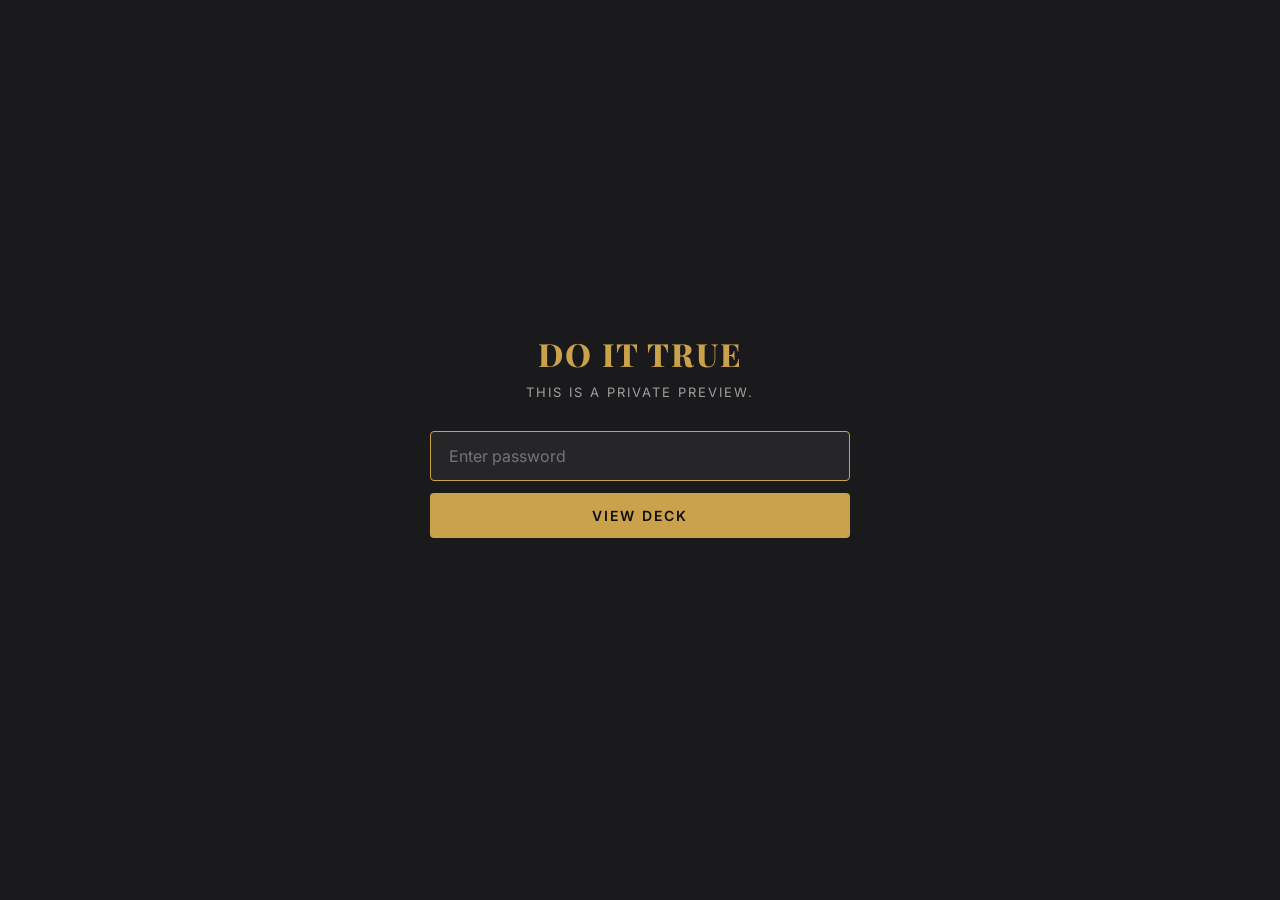
==== commit 84a95f93: "Fix blank slide when navigating backward (classList.add empty string threw)" ====
--- a/deck/index.html
+++ b/deck/index.html
@@ -442,12 +442,15 @@
     const nxt = slides[i];
 
     old.classList.remove('active');
-    old.classList.add(direction === 1 ? 'exit-left' : '');
-    if (direction === -1) old.style.transform = 'translateX(40px)';
-
+    if (direction === 1) {
+      old.classList.add('exit-left');
+    } else {
+      old.style.transform = 'translateX(40px)';
+    }
+
+    nxt.classList.remove('exit-left');
     nxt.style.transform = direction === 1 ? 'translateX(40px)' : 'translateX(-40px)';
-    nxt.classList.remove('exit-left');
-    // force reflow so transition triggers
+    // force reflow so transition triggers from the offset
     void nxt.offsetWidth;
     nxt.classList.add('active');
     nxt.style.transform = '';
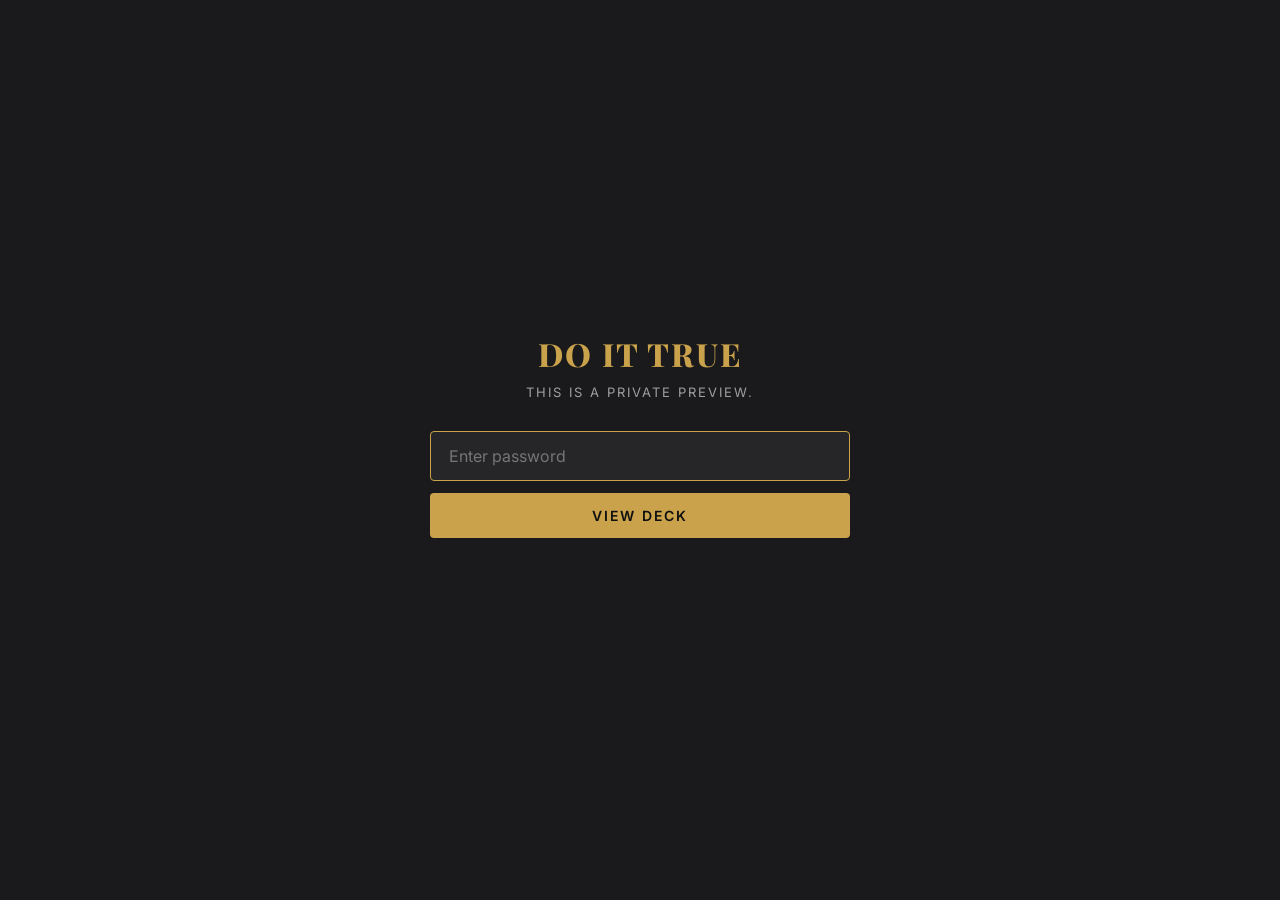
==== commit a18bc80d: "Fix closing slide: Live It True → Do It True" ====
--- a/deck/index.html
+++ b/deck/index.html
@@ -381,7 +381,7 @@
     <section class="slide accent">
       <span class="num">10 / 10</span>
       <p class="label" style="color:var(--ink);">The Promise</p>
-      <h1 style="font-size:clamp(32px,5.5vw,64px);">Wipe the Slate.<br>Find the Solution.<br>Live It True.</h1>
+      <h1 style="font-size:clamp(32px,5.5vw,64px);">Wipe the Slate.<br>Find the Solution.<br>Do It True.</h1>
       <p class="lede" style="color:rgba(15,15,16,.8);">Solutions First. Excuses Never.</p>
     </section>
 
